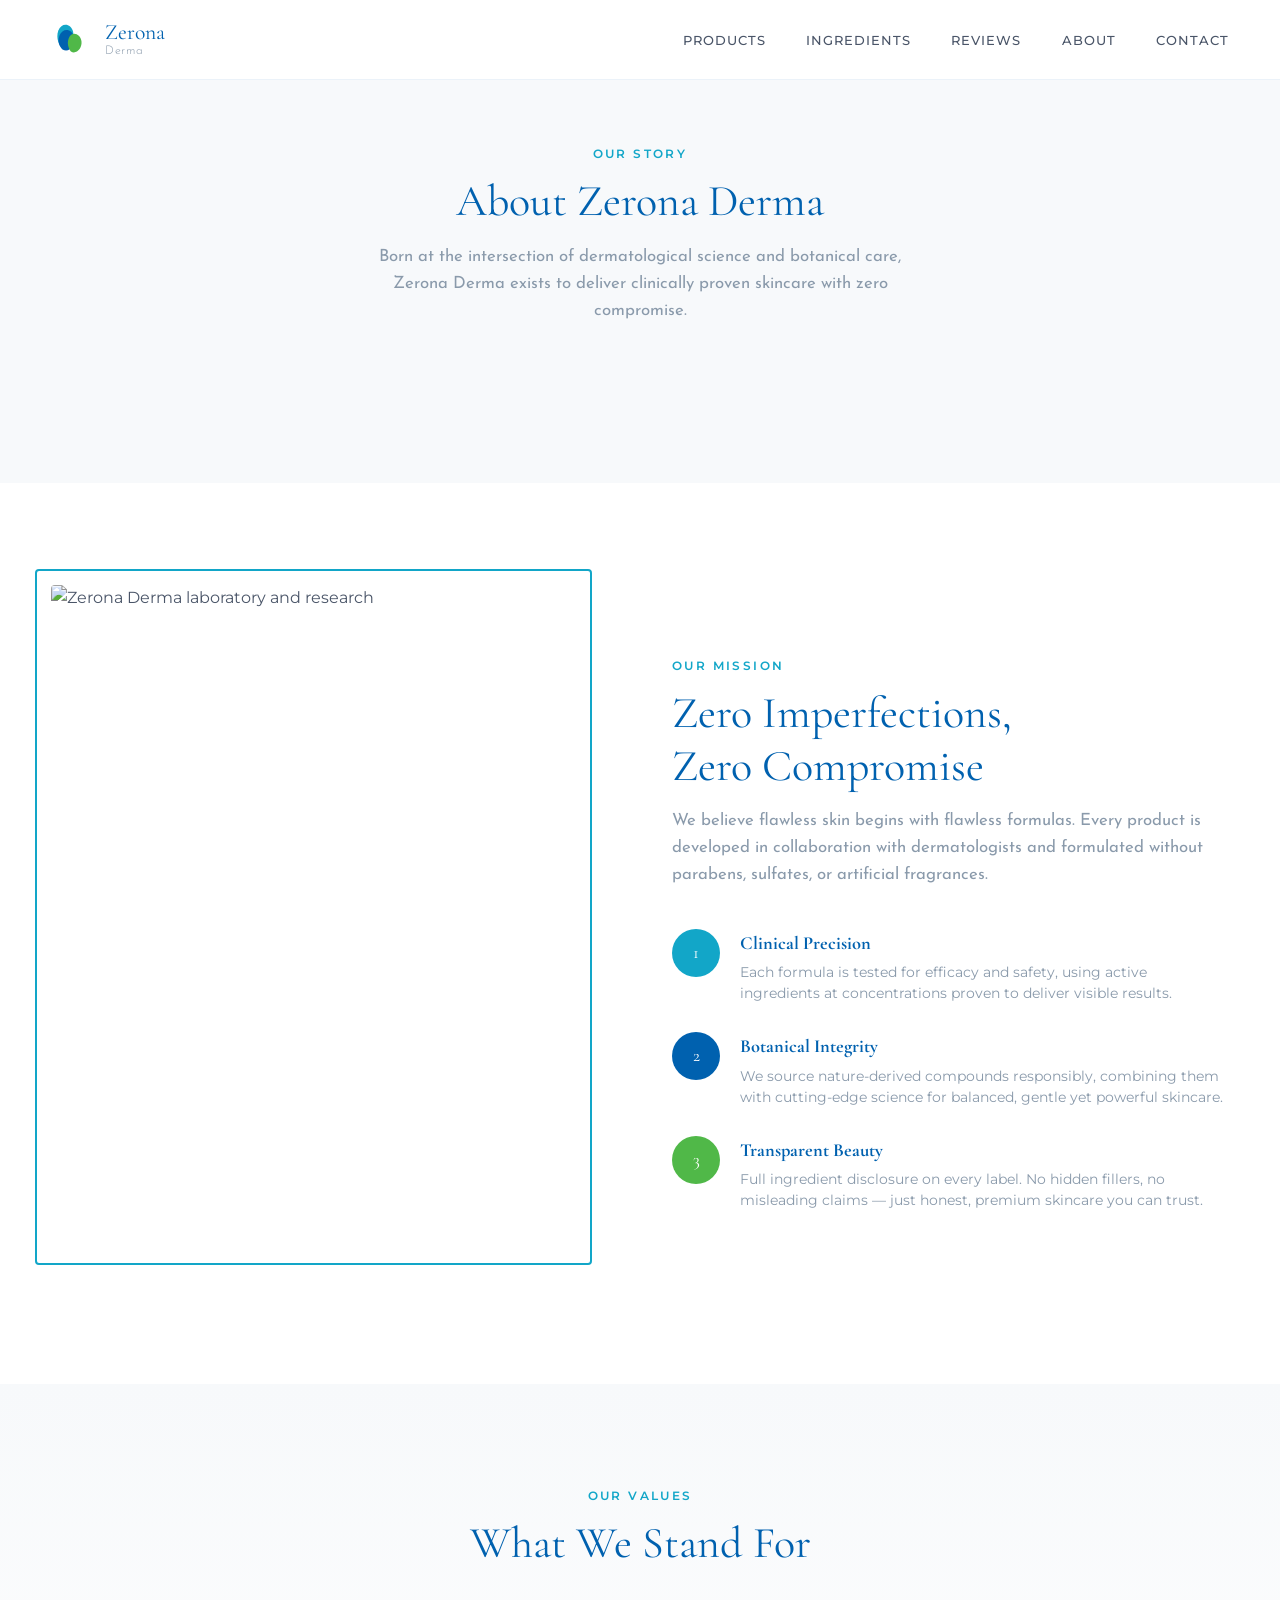
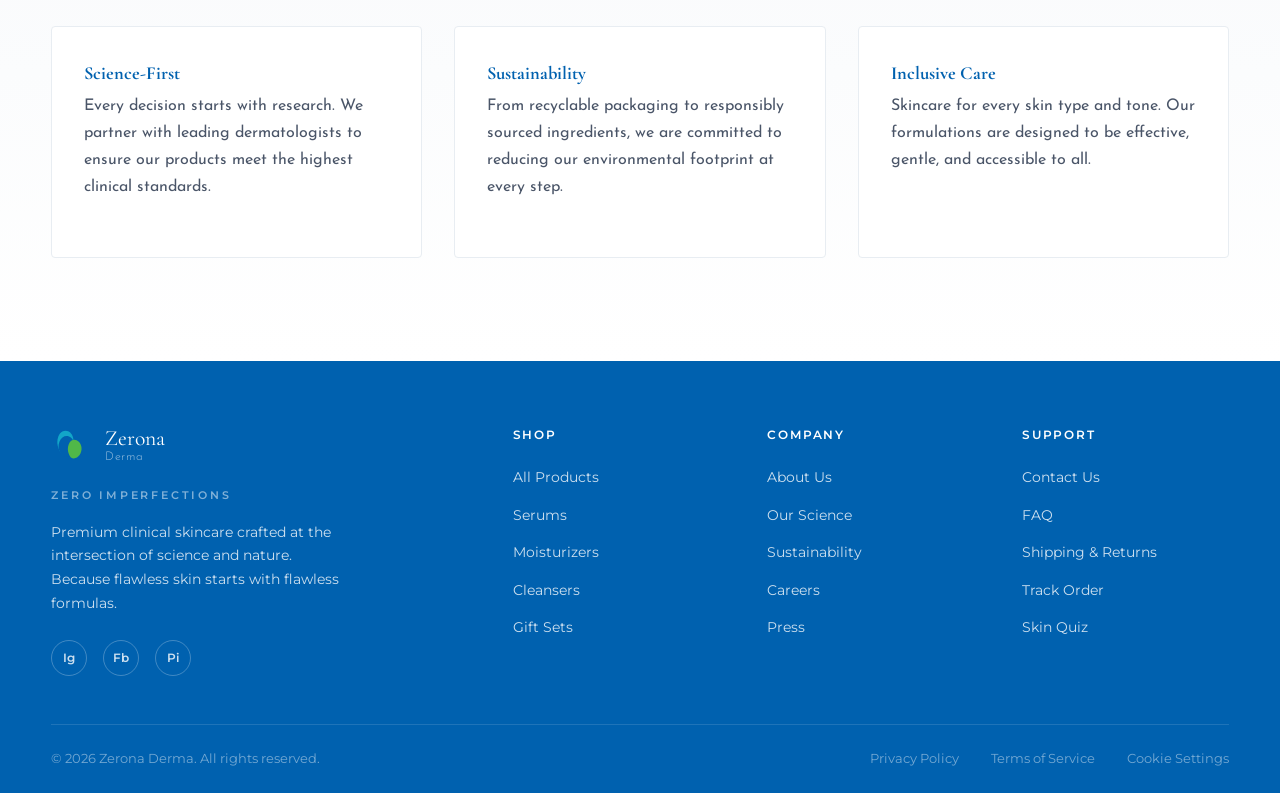
==== about.html @ 18ddb40d "Added producs faqs indgredients about reviews pages" ====
<!DOCTYPE html>
<html lang="en">
<head>
  <meta charset="UTF-8">
  <meta name="viewport" content="width=device-width, initial-scale=1.0">
  <meta name="description" content="About Zerona Derma — Premium clinical skincare rooted in science and nature.">
  <title>About Us | Zerona Derma</title>

  <link rel="preconnect" href="https://fonts.googleapis.com">
  <link rel="preconnect" href="https://fonts.gstatic.com" crossorigin>
  <link href="https://fonts.googleapis.com/css2?family=Cormorant+Garamond:ital,wght@0,400;0,600;1,400&family=Josefin+Sans:wght@300;400&family=Montserrat:wght@400;500;600;700&display=swap" rel="stylesheet">

  <link rel="icon" type="image/svg+xml" href="assets/logo-icon.svg">
  <link rel="stylesheet" href="css/styles.css">
</head>
<body>

  <header class="navbar">
    <div class="container">
      <a href="index.html" class="nav-logo">
        <img src="assets/logo-icon.svg" alt="Zerona Derma icon">
        <div class="nav-logo-text">
          <span class="brand-name">Zerona</span>
          <span class="brand-sub">Derma</span>
        </div>
      </a>

      <nav>
        <ul class="nav-links">
          <li><a href="products.html">Products</a></li>
          <li><a href="ingredients.html">Ingredients</a></li>
          <li><a href="reviews.html">Reviews</a></li>
          <li><a href="about.html">About</a></li>
          <li><a href="index.html#contact">Contact</a></li>
        </ul>
      </nav>

      <button class="nav-toggle" aria-label="Toggle navigation">
        <span></span>
        <span></span>
        <span></span>
      </button>
    </div>
  </header>

  <main>
    <section class="products" style="padding-top: calc(var(--nav-height) + 4rem);">
      <div class="container">
        <div class="products-header">
          <p class="section-label">Our Story</p>
          <h1 class="section-title">About Zerona Derma</h1>
          <p class="section-subtitle">
            Born at the intersection of dermatological science and botanical care, Zerona Derma exists to deliver clinically proven skincare with zero compromise.
          </p>
        </div>
      </div>
    </section>

    <section class="ingredients">
      <div class="container">
        <div class="ingredients-layout">
          <div class="ingredients-image">
            <img src="https://images.unsplash.com/photo-1559757175-5700dde675bc?w=800&q=80" alt="Zerona Derma laboratory and research">
          </div>

          <div class="ingredients-content">
            <p class="section-label">Our Mission</p>
            <h2 class="section-title">Zero Imperfections,<br>Zero Compromise</h2>
            <p class="section-subtitle">
              We believe flawless skin begins with flawless formulas. Every product is developed in collaboration with dermatologists and formulated without parabens, sulfates, or artificial fragrances.
            </p>

            <ul class="ingredients-list">
              <li class="ingredient-item">
                <div class="ingredient-icon cyan">1</div>
                <div>
                  <h3 class="ingredient-name">Clinical Precision</h3>
                  <p class="ingredient-desc">Each formula is tested for efficacy and safety, using active ingredients at concentrations proven to deliver visible results.</p>
                </div>
              </li>
              <li class="ingredient-item">
                <div class="ingredient-icon blue">2</div>
                <div>
                  <h3 class="ingredient-name">Botanical Integrity</h3>
                  <p class="ingredient-desc">We source nature-derived compounds responsibly, combining them with cutting-edge science for balanced, gentle yet powerful skincare.</p>
                </div>
              </li>
              <li class="ingredient-item">
                <div class="ingredient-icon green">3</div>
                <div>
                  <h3 class="ingredient-name">Transparent Beauty</h3>
                  <p class="ingredient-desc">Full ingredient disclosure on every label. No hidden fillers, no misleading claims — just honest, premium skincare you can trust.</p>
                </div>
              </li>
            </ul>
          </div>
        </div>
      </div>
    </section>

    <section class="testimonials">
      <div class="container">
        <div class="testimonials-header">
          <p class="section-label">Our Values</p>
          <h2 class="section-title">What We Stand For</h2>
        </div>

        <div class="testimonials-grid">
          <article class="testimonial-card">
            <h3 class="ingredient-name">Science-First</h3>
            <p class="testimonial-quote" style="font-style: normal;">
              Every decision starts with research. We partner with leading dermatologists to ensure our products meet the highest clinical standards.
            </p>
          </article>

          <article class="testimonial-card">
            <h3 class="ingredient-name">Sustainability</h3>
            <p class="testimonial-quote" style="font-style: normal;">
              From recyclable packaging to responsibly sourced ingredients, we are committed to reducing our environmental footprint at every step.
            </p>
          </article>

          <article class="testimonial-card">
            <h3 class="ingredient-name">Inclusive Care</h3>
            <p class="testimonial-quote" style="font-style: normal;">
              Skincare for every skin type and tone. Our formulations are designed to be effective, gentle, and accessible to all.
            </p>
          </article>
        </div>
      </div>
    </section>
  </main>

  <footer class="footer">
    <div class="container">
      <div class="footer-grid">
        <div class="footer-brand">
          <a href="index.html" class="nav-logo">
            <img src="assets/logo-icon.svg" alt="Zerona Derma icon">
            <div class="nav-logo-text">
              <span class="brand-name">Zerona</span>
              <span class="brand-sub">Derma</span>
            </div>
          </a>
          <p class="footer-tagline">Zero Imperfections</p>
          <p class="footer-desc">
            Premium clinical skincare crafted at the intersection of science and nature. Because flawless skin starts with flawless formulas.
          </p>
          <div class="footer-social">
            <a href="#" aria-label="Instagram">Ig</a>
            <a href="#" aria-label="Facebook">Fb</a>
            <a href="#" aria-label="Pinterest">Pi</a>
          </div>
        </div>

        <div>
          <h4 class="footer-heading">Shop</h4>
          <ul class="footer-links">
            <li><a href="products.html">All Products</a></li>
            <li><a href="products.html">Serums</a></li>
            <li><a href="products.html">Moisturizers</a></li>
            <li><a href="products.html">Cleansers</a></li>
            <li><a href="products.html">Gift Sets</a></li>
          </ul>
        </div>

        <div>
          <h4 class="footer-heading">Company</h4>
          <ul class="footer-links">
            <li><a href="about.html">About Us</a></li>
            <li><a href="ingredients.html">Our Science</a></li>
            <li><a href="about.html">Sustainability</a></li>
            <li><a href="about.html">Careers</a></li>
            <li><a href="about.html">Press</a></li>
          </ul>
        </div>

        <div>
          <h4 class="footer-heading">Support</h4>
          <ul class="footer-links">
            <li><a href="index.html#contact">Contact Us</a></li>
            <li><a href="faqs.html">FAQ</a></li>
            <li><a href="faqs.html">Shipping & Returns</a></li>
            <li><a href="faqs.html">Track Order</a></li>
            <li><a href="products.html">Skin Quiz</a></li>
          </ul>
        </div>
      </div>

      <div class="footer-bottom">
        <p>&copy; 2026 Zerona Derma. All rights reserved.</p>
        <div class="footer-bottom-links">
          <a href="#">Privacy Policy</a>
          <a href="#">Terms of Service</a>
          <a href="#">Cookie Settings</a>
        </div>
      </div>
    </div>
  </footer>

  <script src="js/main.js"></script>
</body>
</html>
---- css/styles.css ----
/* =============================================
   Zerona Derma — Brand Styles
   ============================================= */

@font-face {
  font-family: "Mintage";
  src: url("../fonts/Mintage-Regular.woff2") format("woff2"),
       url("../fonts/Mintage-Regular.woff") format("woff");
  font-weight: 400;
  font-style: normal;
  font-display: swap;
}

@font-face {
  font-family: "Melissa";
  src: url("../fonts/Melissa-Regular.woff2") format("woff2"),
       url("../fonts/Melissa-Regular.woff") format("woff");
  font-weight: 400;
  font-style: normal;
  font-display: swap;
}

:root {
  --cyan: #12a6c8;
  --dark-blue: #0061af;
  --medium-blue: #278ec1;
  --green: #50b848;
  --white: #ffffff;
  --black: #000000;
  --gray-100: #f7f9fb;
  --gray-200: #e8edf2;
  --gray-400: #8a9aab;
  --gray-600: #4a5568;

  --font-heading: "Mintage", "Cormorant Garamond", "Playfair Display", Georgia, serif;
  --font-sub: "Melissa", "Josefin Sans", "Montserrat", sans-serif;
  --font-body: "Montserrat", system-ui, sans-serif;

  --nav-height: 80px;
  --section-padding: clamp(4rem, 8vw, 7rem);
  --container: min(1200px, 92vw);
  --transition: 0.3s ease;
}

*,
*::before,
*::after {
  box-sizing: border-box;
  margin: 0;
  padding: 0;
}

html {
  scroll-behavior: smooth;
}

body {
  font-family: var(--font-body);
  font-size: 16px;
  line-height: 1.6;
  color: var(--gray-600);
  background: var(--white);
  -webkit-font-smoothing: antialiased;
}

img {
  max-width: 100%;
  height: auto;
  display: block;
}

a {
  color: inherit;
  text-decoration: none;
}

ul {
  list-style: none;
}

.container {
  width: var(--container);
  margin-inline: auto;
}

.section-label {
  font-family: var(--font-body);
  font-size: 0.75rem;
  font-weight: 600;
  letter-spacing: 0.2em;
  text-transform: uppercase;
  color: var(--cyan);
  margin-bottom: 0.75rem;
}

.section-title {
  font-family: var(--font-heading);
  font-size: clamp(2rem, 4vw, 2.75rem);
  font-weight: 400;
  color: var(--dark-blue);
  line-height: 1.2;
  margin-bottom: 1rem;
}

.section-subtitle {
  font-family: var(--font-sub);
  font-size: 1.05rem;
  color: var(--gray-400);
  max-width: 540px;
}

.btn {
  display: inline-flex;
  align-items: center;
  justify-content: center;
  gap: 0.5rem;
  padding: 0.875rem 2rem;
  font-family: var(--font-body);
  font-size: 0.8rem;
  font-weight: 600;
  letter-spacing: 0.12em;
  text-transform: uppercase;
  border: none;
  cursor: pointer;
  transition: background var(--transition), color var(--transition), transform var(--transition);
}

.btn-primary {
  background: var(--dark-blue);
  color: var(--white);
}

.btn-primary:hover {
  background: var(--medium-blue);
  transform: translateY(-2px);
}

.btn-outline {
  background: transparent;
  color: var(--dark-blue);
  border: 1.5px solid var(--dark-blue);
}

.btn-outline:hover {
  background: var(--dark-blue);
  color: var(--white);
}

/* =============================================
   Navbar
   ============================================= */

.navbar {
  position: fixed;
  top: 0;
  left: 0;
  right: 0;
  z-index: 1000;
  height: var(--nav-height);
  background: rgba(255, 255, 255, 0.95);
  backdrop-filter: blur(12px);
  border-bottom: 1px solid rgba(0, 97, 175, 0.08);
  transition: box-shadow var(--transition);
}

.navbar.scrolled {
  box-shadow: 0 4px 24px rgba(0, 97, 175, 0.08);
}

.navbar .container {
  display: flex;
  align-items: center;
  justify-content: space-between;
  height: 100%;
}

.nav-logo {
  display: flex;
  align-items: center;
  gap: 0.75rem;
}

.nav-logo img {
  width: 42px;
  height: 42px;
}

.nav-logo-text {
  display: flex;
  flex-direction: column;
  line-height: 1.1;
}

.nav-logo-text .brand-name {
  font-family: var(--font-heading);
  font-size: 1.35rem;
  color: var(--dark-blue);
}

.nav-logo-text .brand-sub {
  font-family: var(--font-sub);
  font-size: 0.75rem;
  font-weight: 300;
  color: var(--gray-400);
  letter-spacing: 0.05em;
}

.nav-links {
  display: flex;
  align-items: center;
  gap: 2.5rem;
}

.nav-links a {
  font-size: 0.8rem;
  font-weight: 500;
  letter-spacing: 0.08em;
  text-transform: uppercase;
  color: var(--gray-600);
  transition: color var(--transition);
  position: relative;
}

.nav-links a::after {
  content: "";
  position: absolute;
  bottom: -4px;
  left: 0;
  width: 0;
  height: 2px;
  background: var(--cyan);
  transition: width var(--transition);
}

.nav-links a:hover {
  color: var(--dark-blue);
}

.nav-links a:hover::after {
  width: 100%;
}

.nav-toggle {
  display: none;
  flex-direction: column;
  gap: 5px;
  background: none;
  border: none;
  cursor: pointer;
  padding: 4px;
}

.nav-toggle span {
  display: block;
  width: 24px;
  height: 2px;
  background: var(--dark-blue);
  transition: transform var(--transition), opacity var(--transition);
}

.nav-toggle.active span:nth-child(1) {
  transform: translateY(7px) rotate(45deg);
}

.nav-toggle.active span:nth-child(2) {
  opacity: 0;
}

.nav-toggle.active span:nth-child(3) {
  transform: translateY(-7px) rotate(-45deg);
}

/* =============================================
   Hero
   ============================================= */

.hero {
  position: relative;
  min-height: 100vh;
  display: flex;
  align-items: center;
  padding-top: var(--nav-height);
  overflow: hidden;
}

.hero-bg {
  position: absolute;
  inset: 0;
  z-index: 0;
}

.hero-bg img {
  width: 100%;
  height: 100%;
  object-fit: cover;
}

.hero-overlay {
  position: absolute;
  inset: 0;
  background: linear-gradient(
    135deg,
    rgba(255, 255, 255, 0.92) 0%,
    rgba(255, 255, 255, 0.75) 45%,
    rgba(18, 166, 200, 0.15) 100%
  );
}

.hero .container {
  position: relative;
  z-index: 1;
  display: grid;
  grid-template-columns: 1fr 1fr;
  gap: 4rem;
  align-items: center;
  padding-block: 4rem;
}

.hero-content {
  max-width: 560px;
}

.hero-logo {
  width: min(320px, 80%);
  margin-bottom: 2rem;
}

.hero-tagline {
  font-family: var(--font-body);
  font-size: 0.85rem;
  font-weight: 600;
  letter-spacing: 0.35em;
  text-transform: uppercase;
  color: var(--black);
  margin-bottom: 1.5rem;
}

.hero-title {
  font-family: var(--font-heading);
  font-size: clamp(2.5rem, 5vw, 3.5rem);
  color: var(--dark-blue);
  line-height: 1.15;
  margin-bottom: 1.25rem;
}

.hero-title em {
  font-style: normal;
  color: var(--cyan);
}

.hero-desc {
  font-size: 1.05rem;
  color: var(--gray-600);
  margin-bottom: 2.5rem;
  max-width: 440px;
}

.hero-actions {
  display: flex;
  flex-wrap: wrap;
  gap: 1rem;
}

.hero-visual {
  position: relative;
  display: flex;
  justify-content: center;
}

.hero-product {
  width: min(420px, 100%);
  border-radius: 4px;
  box-shadow: 0 32px 64px rgba(0, 97, 175, 0.15);
}

.hero-accent {
  position: absolute;
  width: 200px;
  height: 200px;
  border-radius: 50%;
  background: radial-gradient(circle, rgba(18, 166, 200, 0.2) 0%, transparent 70%);
  top: -40px;
  right: -20px;
  pointer-events: none;
}

.hero-accent-2 {
  position: absolute;
  width: 160px;
  height: 160px;
  border-radius: 50%;
  background: radial-gradient(circle, rgba(80, 184, 72, 0.15) 0%, transparent 70%);
  bottom: -30px;
  left: -20px;
  pointer-events: none;
}

/* =============================================
   Featured Products
   ============================================= */

.products {
  padding: var(--section-padding) 0;
  background: var(--gray-100);
}

.products-header {
  text-align: center;
  margin-bottom: 3.5rem;
}

.products-header .section-subtitle {
  margin-inline: auto;
}

.products-grid {
  display: grid;
  grid-template-columns: repeat(3, 1fr);
  gap: 2rem;
}

.product-card {
  background: var(--white);
  border-radius: 4px;
  overflow: hidden;
  transition: transform var(--transition), box-shadow var(--transition);
}

.product-card:hover {
  transform: translateY(-6px);
  box-shadow: 0 20px 48px rgba(0, 97, 175, 0.12);
}

.product-image {
  position: relative;
  aspect-ratio: 1;
  overflow: hidden;
  background: var(--gray-200);
}

.product-image img {
  width: 100%;
  height: 100%;
  object-fit: cover;
  transition: transform 0.5s ease;
}

.product-card:hover .product-image img {
  transform: scale(1.05);
}

.product-badge {
  position: absolute;
  top: 1rem;
  left: 1rem;
  background: var(--green);
  color: var(--white);
  font-size: 0.65rem;
  font-weight: 600;
  letter-spacing: 0.1em;
  text-transform: uppercase;
  padding: 0.35rem 0.75rem;
  border-radius: 2px;
}

.product-info {
  padding: 1.5rem;
}

.product-category {
  font-size: 0.7rem;
  font-weight: 600;
  letter-spacing: 0.15em;
  text-transform: uppercase;
  color: var(--cyan);
  margin-bottom: 0.5rem;
}

.product-name {
  font-family: var(--font-heading);
  font-size: 1.35rem;
  color: var(--dark-blue);
  margin-bottom: 0.5rem;
}

.product-desc {
  font-size: 0.875rem;
  color: var(--gray-400);
  margin-bottom: 1rem;
  line-height: 1.5;
}

.product-footer {
  display: flex;
  align-items: center;
  justify-content: space-between;
}

.product-price {
  font-family: var(--font-body);
  font-size: 1.1rem;
  font-weight: 600;
  color: var(--dark-blue);
}

.product-link {
  font-size: 0.75rem;
  font-weight: 600;
  letter-spacing: 0.1em;
  text-transform: uppercase;
  color: var(--medium-blue);
  transition: color var(--transition);
}

.product-link:hover {
  color: var(--cyan);
}

/* =============================================
   Ingredients
   ============================================= */

.ingredients {
  padding: var(--section-padding) 0;
}

.ingredients-layout {
  display: grid;
  grid-template-columns: 1fr 1fr;
  gap: 4rem;
  align-items: center;
}

.ingredients-image {
  position: relative;
}

.ingredients-image img {
  width: 100%;
  aspect-ratio: 4/5;
  object-fit: cover;
  border-radius: 4px;
}

.ingredients-image::before {
  content: "";
  position: absolute;
  top: -16px;
  left: -16px;
  width: 100%;
  height: 100%;
  border: 2px solid var(--cyan);
  border-radius: 4px;
  z-index: -1;
}

.ingredients-list {
  display: flex;
  flex-direction: column;
  gap: 1.75rem;
  margin-top: 2.5rem;
}

.ingredient-item {
  display: flex;
  gap: 1.25rem;
  align-items: flex-start;
}

.ingredient-icon {
  flex-shrink: 0;
  width: 48px;
  height: 48px;
  border-radius: 50%;
  display: flex;
  align-items: center;
  justify-content: center;
  font-family: var(--font-heading);
  font-size: 1.1rem;
  color: var(--white);
}

.ingredient-icon.cyan { background: var(--cyan); }
.ingredient-icon.blue { background: var(--dark-blue); }
.ingredient-icon.green { background: var(--green); }
.ingredient-icon.medium { background: var(--medium-blue); }

.ingredient-name {
  font-family: var(--font-heading);
  font-size: 1.15rem;
  color: var(--dark-blue);
  margin-bottom: 0.25rem;
}

.ingredient-desc {
  font-size: 0.875rem;
  color: var(--gray-400);
  line-height: 1.5;
}

/* =============================================
   Testimonials
   ============================================= */

.testimonials {
  padding: var(--section-padding) 0;
  background: linear-gradient(180deg, var(--gray-100) 0%, var(--white) 100%);
}

.testimonials-header {
  text-align: center;
  margin-bottom: 3.5rem;
}

.testimonials-header .section-subtitle {
  margin-inline: auto;
}

.testimonials-grid {
  display: grid;
  grid-template-columns: repeat(3, 1fr);
  gap: 2rem;
}

.testimonial-card {
  background: var(--white);
  padding: 2rem;
  border-radius: 4px;
  border: 1px solid var(--gray-200);
  transition: border-color var(--transition), box-shadow var(--transition);
}

.testimonial-card:hover {
  border-color: rgba(18, 166, 200, 0.3);
  box-shadow: 0 12px 32px rgba(0, 97, 175, 0.08);
}

.testimonial-stars {
  display: flex;
  gap: 4px;
  margin-bottom: 1.25rem;
  color: var(--cyan);
  font-size: 0.9rem;
}

.testimonial-quote {
  font-family: var(--font-sub);
  font-size: 1rem;
  font-style: italic;
  color: var(--gray-600);
  line-height: 1.7;
  margin-bottom: 1.5rem;
}

.testimonial-author {
  display: flex;
  align-items: center;
  gap: 0.875rem;
}

.testimonial-avatar {
  width: 44px;
  height: 44px;
  border-radius: 50%;
  object-fit: cover;
}

.testimonial-name {
  font-family: var(--font-body);
  font-size: 0.875rem;
  font-weight: 600;
  color: var(--dark-blue);
}

.testimonial-role {
  font-size: 0.75rem;
  color: var(--gray-400);
}

/* =============================================
   Footer
   ============================================= */

.footer {
  background: var(--dark-blue);
  color: rgba(255, 255, 255, 0.8);
  padding: 4rem 0 0;
}

.footer-grid {
  display: grid;
  grid-template-columns: 2fr 1fr 1fr 1fr;
  gap: 3rem;
  padding-bottom: 3rem;
  border-bottom: 1px solid rgba(255, 255, 255, 0.12);
}

.footer-brand .nav-logo {
  margin-bottom: 1.25rem;
}

.footer-brand .nav-logo-text .brand-name {
  color: var(--white);
}

.footer-brand .nav-logo-text .brand-sub {
  color: rgba(255, 255, 255, 0.6);
}

.footer-tagline {
  font-size: 0.7rem;
  font-weight: 600;
  letter-spacing: 0.25em;
  text-transform: uppercase;
  color: rgba(255, 255, 255, 0.5);
  margin-bottom: 1rem;
}

.footer-desc {
  font-size: 0.875rem;
  line-height: 1.7;
  max-width: 300px;
}

.footer-heading {
  font-family: var(--font-body);
  font-size: 0.75rem;
  font-weight: 600;
  letter-spacing: 0.15em;
  text-transform: uppercase;
  color: var(--white);
  margin-bottom: 1.25rem;
}

.footer-links {
  display: flex;
  flex-direction: column;
  gap: 0.75rem;
}

.footer-links a {
  font-size: 0.875rem;
  transition: color var(--transition);
}

.footer-links a:hover {
  color: var(--cyan);
}

.footer-social {
  display: flex;
  gap: 1rem;
  margin-top: 1.5rem;
}

.footer-social a {
  width: 36px;
  height: 36px;
  border-radius: 50%;
  border: 1px solid rgba(255, 255, 255, 0.25);
  display: flex;
  align-items: center;
  justify-content: center;
  font-size: 0.75rem;
  font-weight: 600;
  transition: background var(--transition), border-color var(--transition);
}

.footer-social a:hover {
  background: var(--cyan);
  border-color: var(--cyan);
}

.footer-bottom {
  display: flex;
  align-items: center;
  justify-content: space-between;
  padding: 1.5rem 0;
  font-size: 0.8rem;
  color: rgba(255, 255, 255, 0.45);
}

.footer-bottom-links {
  display: flex;
  gap: 2rem;
}

.footer-bottom-links a:hover {
  color: var(--white);
}

/* =============================================
   Responsive
   ============================================= */

@media (max-width: 992px) {
  .hero .container {
    grid-template-columns: 1fr;
    text-align: center;
  }

  .hero-content {
    max-width: 100%;
    margin-inline: auto;
  }

  .hero-logo {
    margin-inline: auto;
  }

  .hero-desc {
    margin-inline: auto;
  }

  .hero-actions {
    justify-content: center;
  }

  .hero-visual {
    order: -1;
  }

  .products-grid,
  .testimonials-grid {
    grid-template-columns: repeat(2, 1fr);
  }

  .ingredients-layout {
    grid-template-columns: 1fr;
    gap: 3rem;
  }

  .footer-grid {
    grid-template-columns: 1fr 1fr;
  }
}

@media (max-width: 768px) {
  .nav-toggle {
    display: flex;
  }

  .nav-links {
    position: fixed;
    top: var(--nav-height);
    left: 0;
    right: 0;
    background: var(--white);
    flex-direction: column;
    padding: 2rem;
    gap: 1.5rem;
    border-bottom: 1px solid var(--gray-200);
    transform: translateY(-120%);
    opacity: 0;
    transition: transform var(--transition), opacity var(--transition);
    pointer-events: none;
  }

  .nav-links.open {
    transform: translateY(0);
    opacity: 1;
    pointer-events: auto;
  }

  .products-grid,
  .testimonials-grid {
    grid-template-columns: 1fr;
  }

  .footer-grid {
    grid-template-columns: 1fr;
    gap: 2rem;
  }

  .footer-bottom {
    flex-direction: column;
    gap: 1rem;
    text-align: center;
  }
}
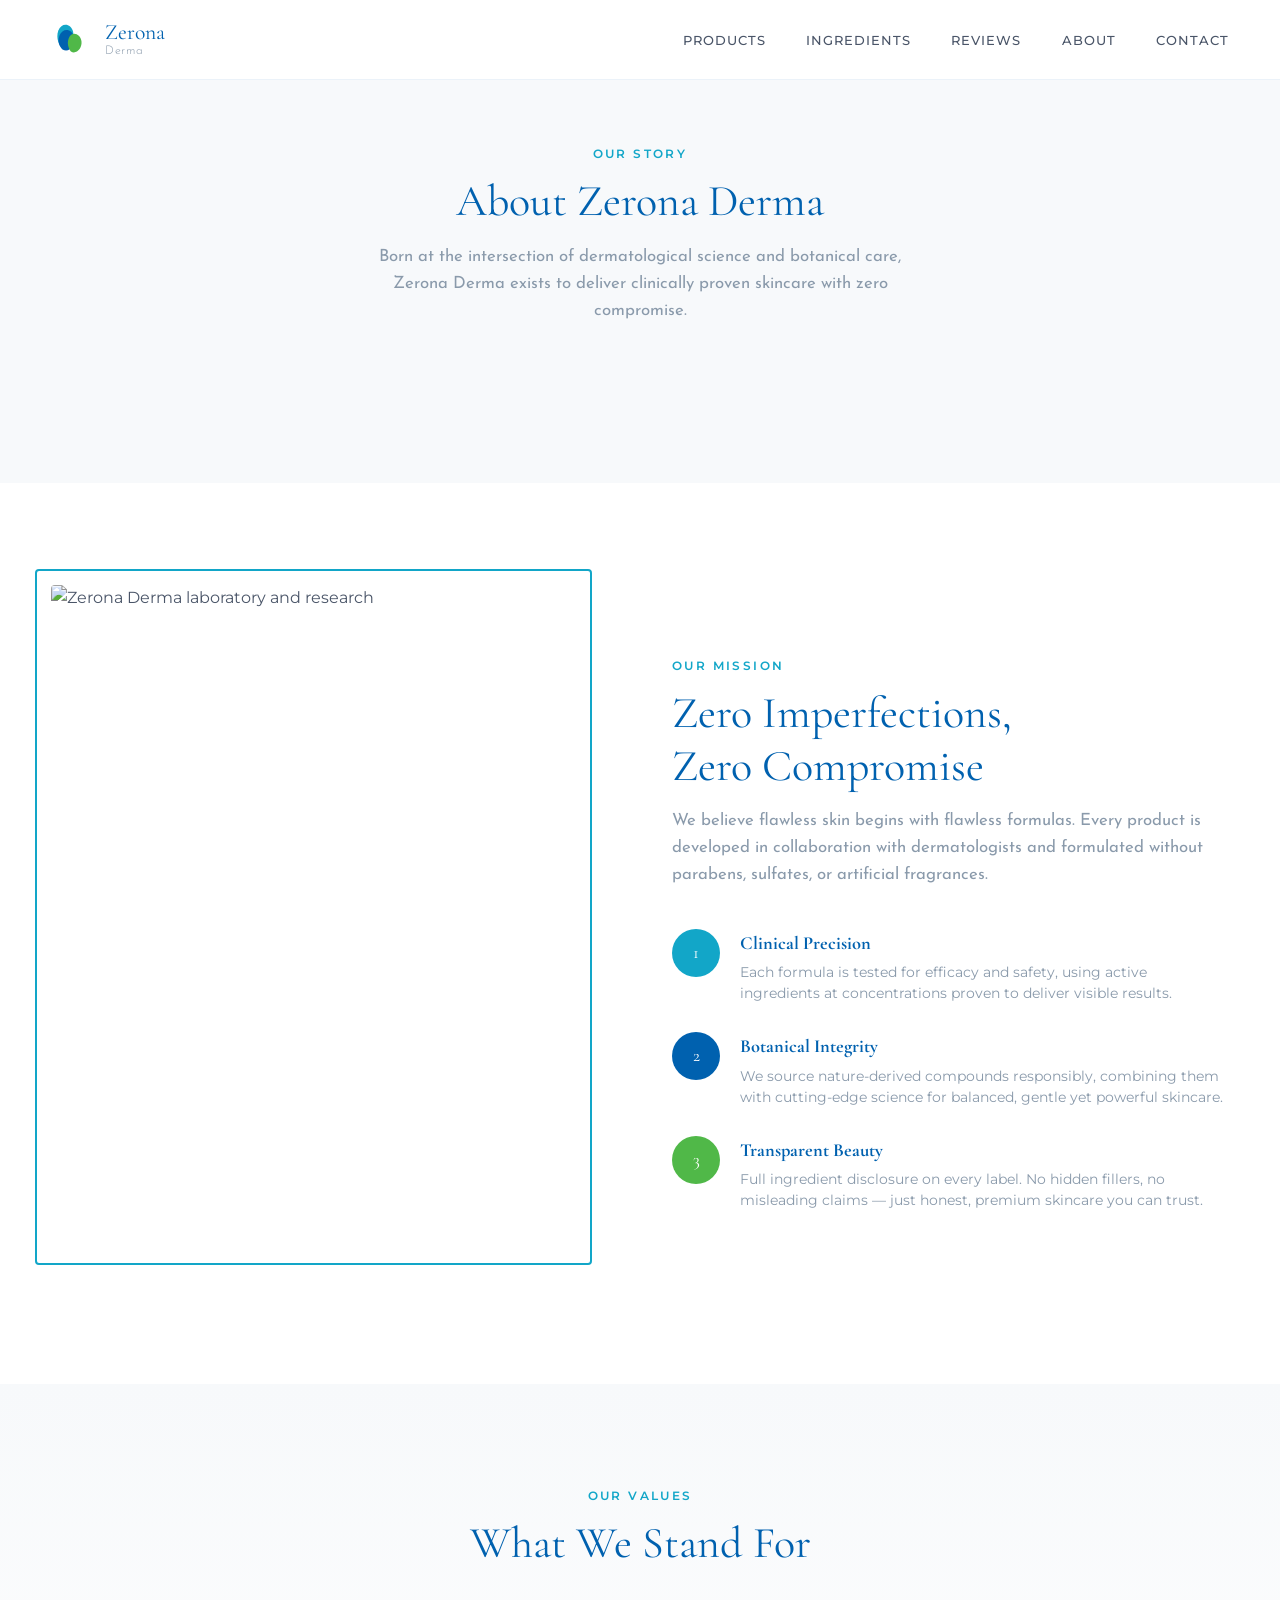
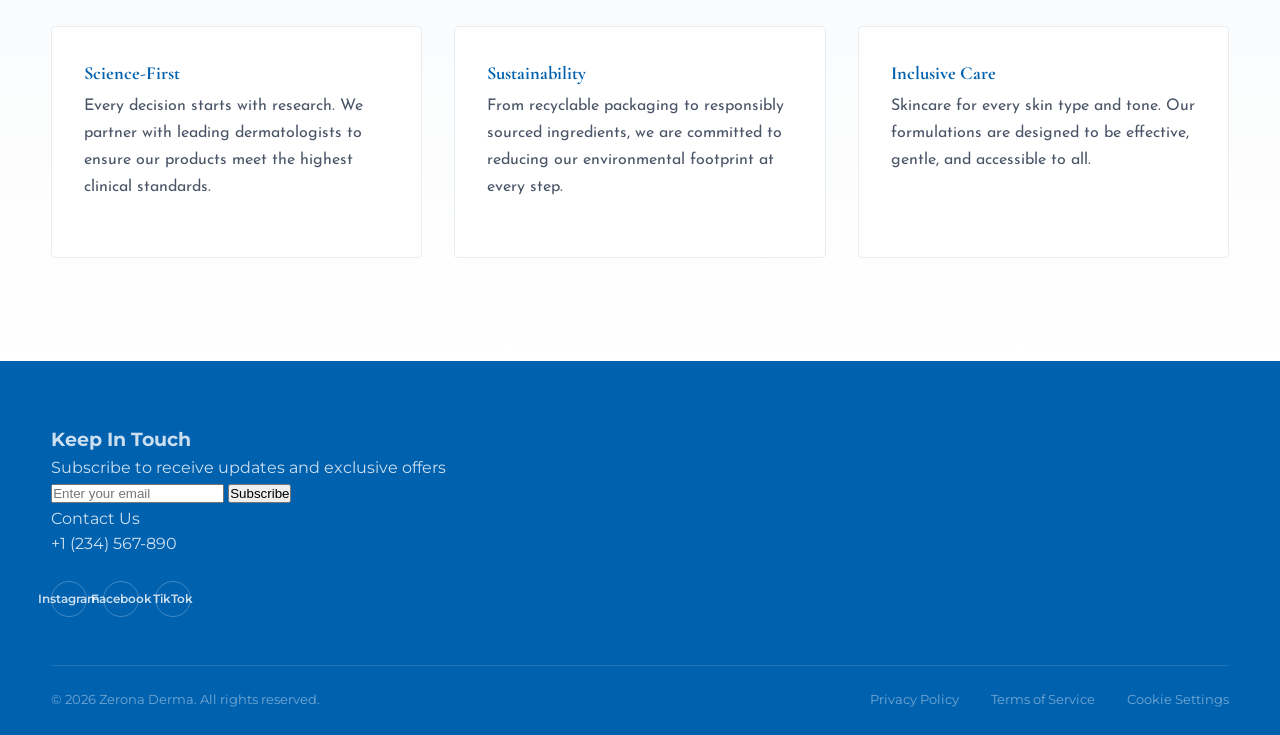
==== commit cc713d0a: "Footer change to email subscription" ====
--- a/about.html
+++ b/about.html
@@ -134,56 +134,26 @@
   <footer class="footer">
     <div class="container">
       <div class="footer-grid">
-        <div class="footer-brand">
-          <a href="index.html" class="nav-logo">
-            <img src="assets/logo-icon.svg" alt="Zerona Derma icon">
-            <div class="nav-logo-text">
-              <span class="brand-name">Zerona</span>
-              <span class="brand-sub">Derma</span>
+        <div class="footer-subscription">
+          <h3 class="footer-subscription-title">Keep In Touch</h3>
+          <p class="footer-subscription-desc">Subscribe to receive updates and exclusive offers</p>
+          <form class="subscription-form" onsubmit="event.preventDefault(); alert('Thank you for subscribing!');">
+            <div class="subscription-input-group">
+              <input type="email" placeholder="Enter your email" required class="subscription-input">
+              <button type="submit" class="subscription-button">Subscribe</button>
             </div>
-          </a>
-          <p class="footer-tagline">Zero Imperfections</p>
-          <p class="footer-desc">
-            Premium clinical skincare crafted at the intersection of science and nature. Because flawless skin starts with flawless formulas.
-          </p>
+          </form>
+          
+          <div class="footer-contact">
+            <p class="footer-contact-label">Contact Us</p>
+            <a href="tel:+1234567890" class="footer-phone">+1 (234) 567-890</a>
+          </div>
+
           <div class="footer-social">
-            <a href="#" aria-label="Instagram">Ig</a>
-            <a href="#" aria-label="Facebook">Fb</a>
-            <a href="#" aria-label="Pinterest">Pi</a>
+            <a href="https://instagram.com/zeronaderm" target="_blank" rel="noopener noreferrer" aria-label="Instagram">Instagram</a>
+            <a href="https://facebook.com/zeronaderm" target="_blank" rel="noopener noreferrer" aria-label="Facebook">Facebook</a>
+            <a href="https://tiktok.com/@zeronaderm" target="_blank" rel="noopener noreferrer" aria-label="TikTok">TikTok</a>
           </div>
-        </div>
-
-        <div>
-          <h4 class="footer-heading">Shop</h4>
-          <ul class="footer-links">
-            <li><a href="products.html">All Products</a></li>
-            <li><a href="products.html">Serums</a></li>
-            <li><a href="products.html">Moisturizers</a></li>
-            <li><a href="products.html">Cleansers</a></li>
-            <li><a href="products.html">Gift Sets</a></li>
-          </ul>
-        </div>
-
-        <div>
-          <h4 class="footer-heading">Company</h4>
-          <ul class="footer-links">
-            <li><a href="about.html">About Us</a></li>
-            <li><a href="ingredients.html">Our Science</a></li>
-            <li><a href="about.html">Sustainability</a></li>
-            <li><a href="about.html">Careers</a></li>
-            <li><a href="about.html">Press</a></li>
-          </ul>
-        </div>
-
-        <div>
-          <h4 class="footer-heading">Support</h4>
-          <ul class="footer-links">
-            <li><a href="index.html#contact">Contact Us</a></li>
-            <li><a href="faqs.html">FAQ</a></li>
-            <li><a href="faqs.html">Shipping & Returns</a></li>
-            <li><a href="faqs.html">Track Order</a></li>
-            <li><a href="products.html">Skin Quiz</a></li>
-          </ul>
         </div>
       </div>
 
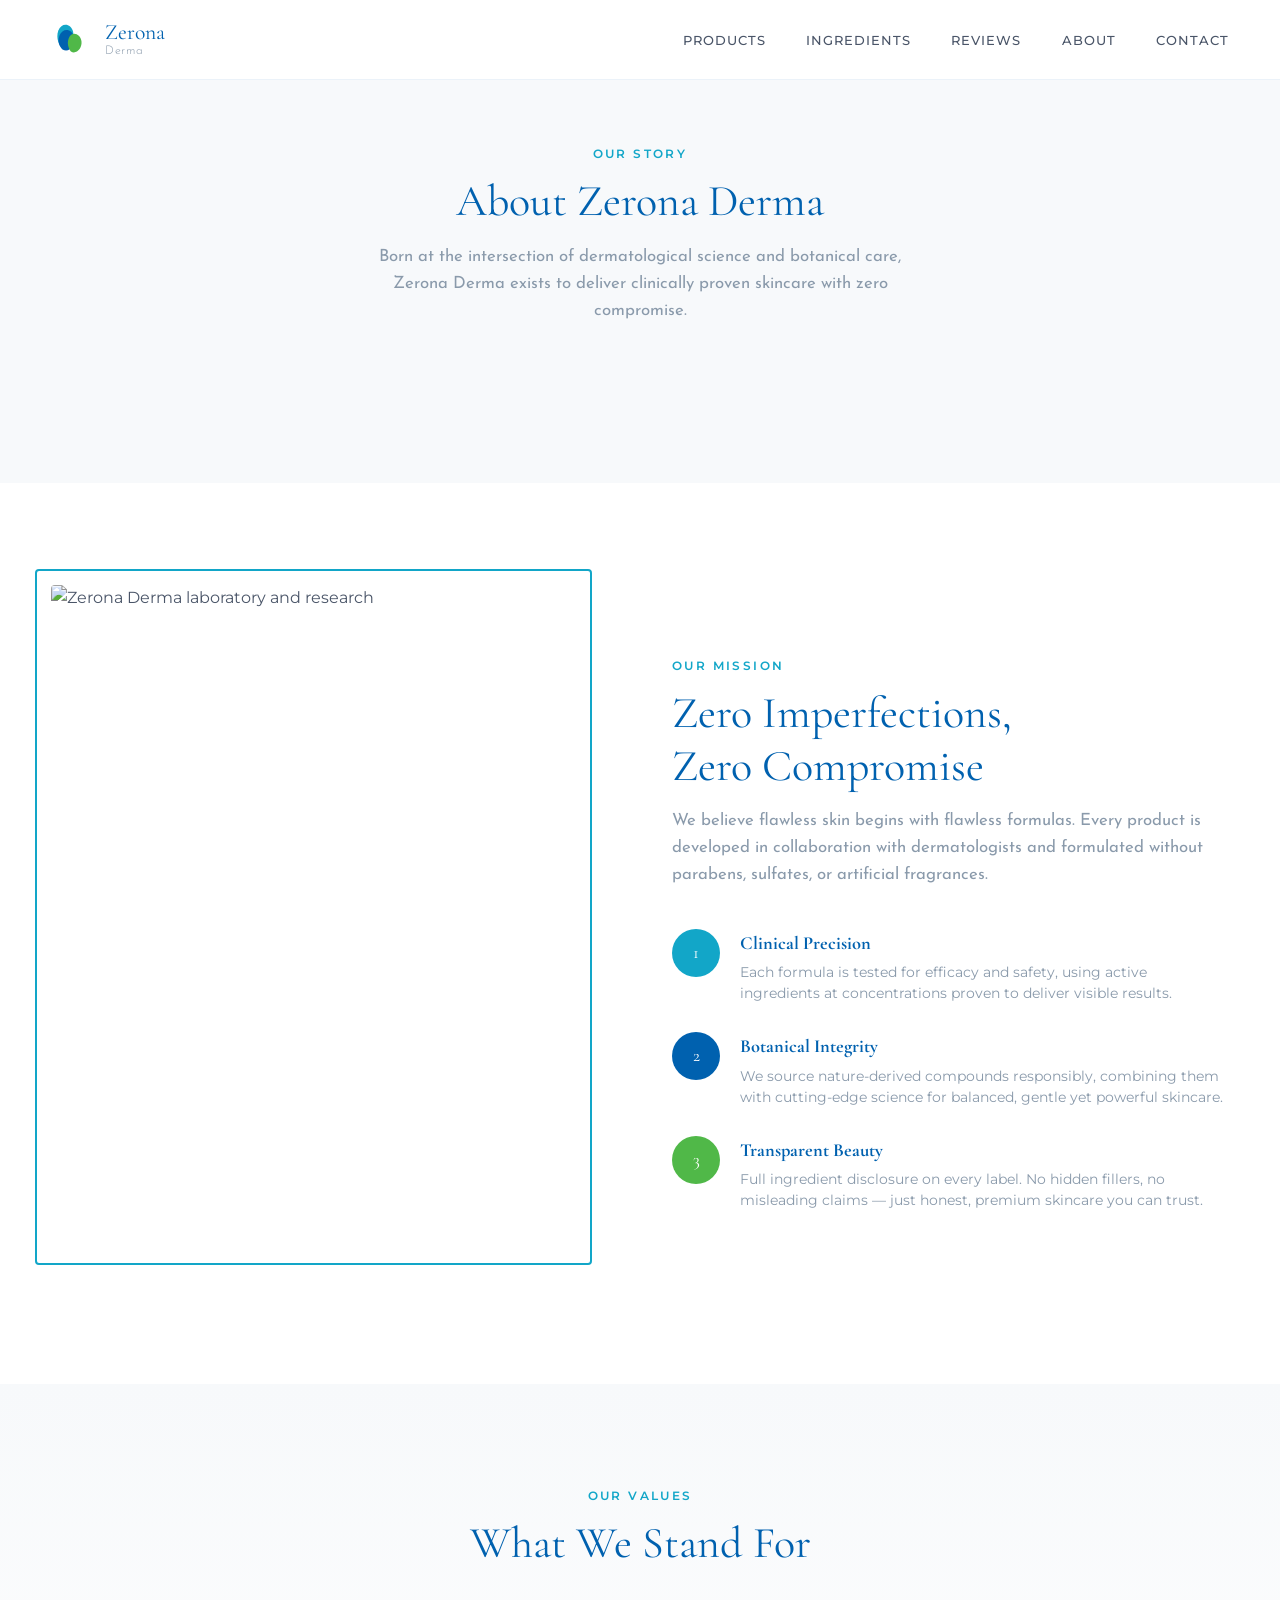
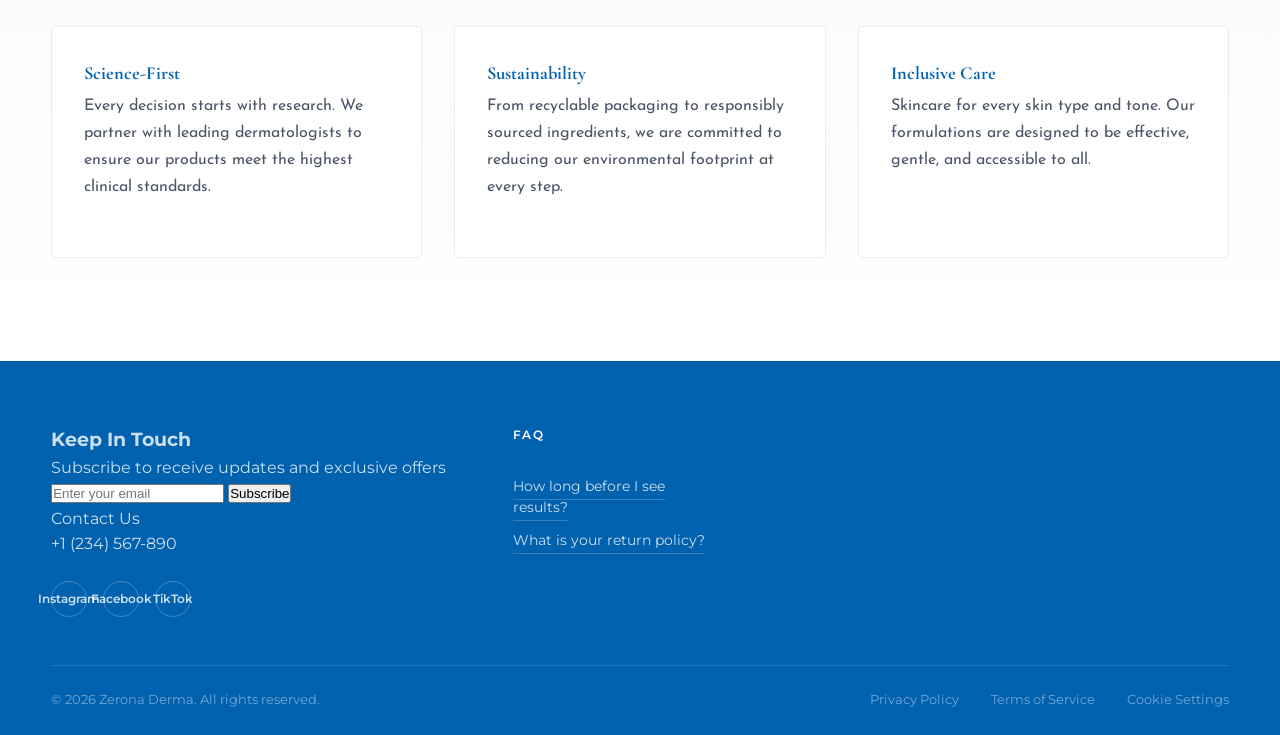
==== commit 55b12cfd: "added FAQ and its links" ====
--- a/about.html
+++ b/about.html
@@ -155,14 +155,24 @@
             <a href="https://tiktok.com/@zeronaderm" target="_blank" rel="noopener noreferrer" aria-label="TikTok">TikTok</a>
           </div>
         </div>
+
+        <div class="footer-faq">
+          <h4 class="footer-heading">FAQ</h4>
+          <div class="footer-faq-item">
+            <a href="faqs.html">How long before I see results?</a>
+          </div>
+          <div class="footer-faq-item">
+            <a href="faqs.html">What is your return policy?</a>
+          </div>
+        </div>
       </div>
 
       <div class="footer-bottom">
         <p>&copy; 2026 Zerona Derma. All rights reserved.</p>
         <div class="footer-bottom-links">
-          <a href="#">Privacy Policy</a>
-          <a href="#">Terms of Service</a>
-          <a href="#">Cookie Settings</a>
+          <a href="pp.html">Privacy Policy</a>
+          <a href="tos.html">Terms of Service</a>
+          <a href="cs.html">Cookie Settings</a>
         </div>
       </div>
     </div>
--- a/css/styles.css
+++ b/css/styles.css
@@ -747,6 +747,30 @@
   color: var(--cyan);
 }
 
+.footer-faq {
+  display: flex;
+  flex-direction: column;
+  gap: 0.75rem;
+}
+
+.footer-faq-item {
+  font-size: 0.875rem;
+  line-height: 1.5;
+}
+
+.footer-faq-item a {
+  color: rgba(255, 255, 255, 0.8);
+  transition: color var(--transition);
+  text-decoration: none;
+  border-bottom: 1px solid rgba(255, 255, 255, 0.2);
+  padding-bottom: 0.25rem;
+}
+
+.footer-faq-item a:hover {
+  color: var(--cyan);
+  border-bottom-color: var(--cyan);
+}
+
 .footer-social {
   display: flex;
   gap: 1rem;
@@ -831,7 +855,7 @@
   }
 
   .footer-grid {
-    grid-template-columns: 1fr 1fr;
+    grid-template-columns: 2fr 1fr 1fr 1fr 1fr;
   }
 }
 
